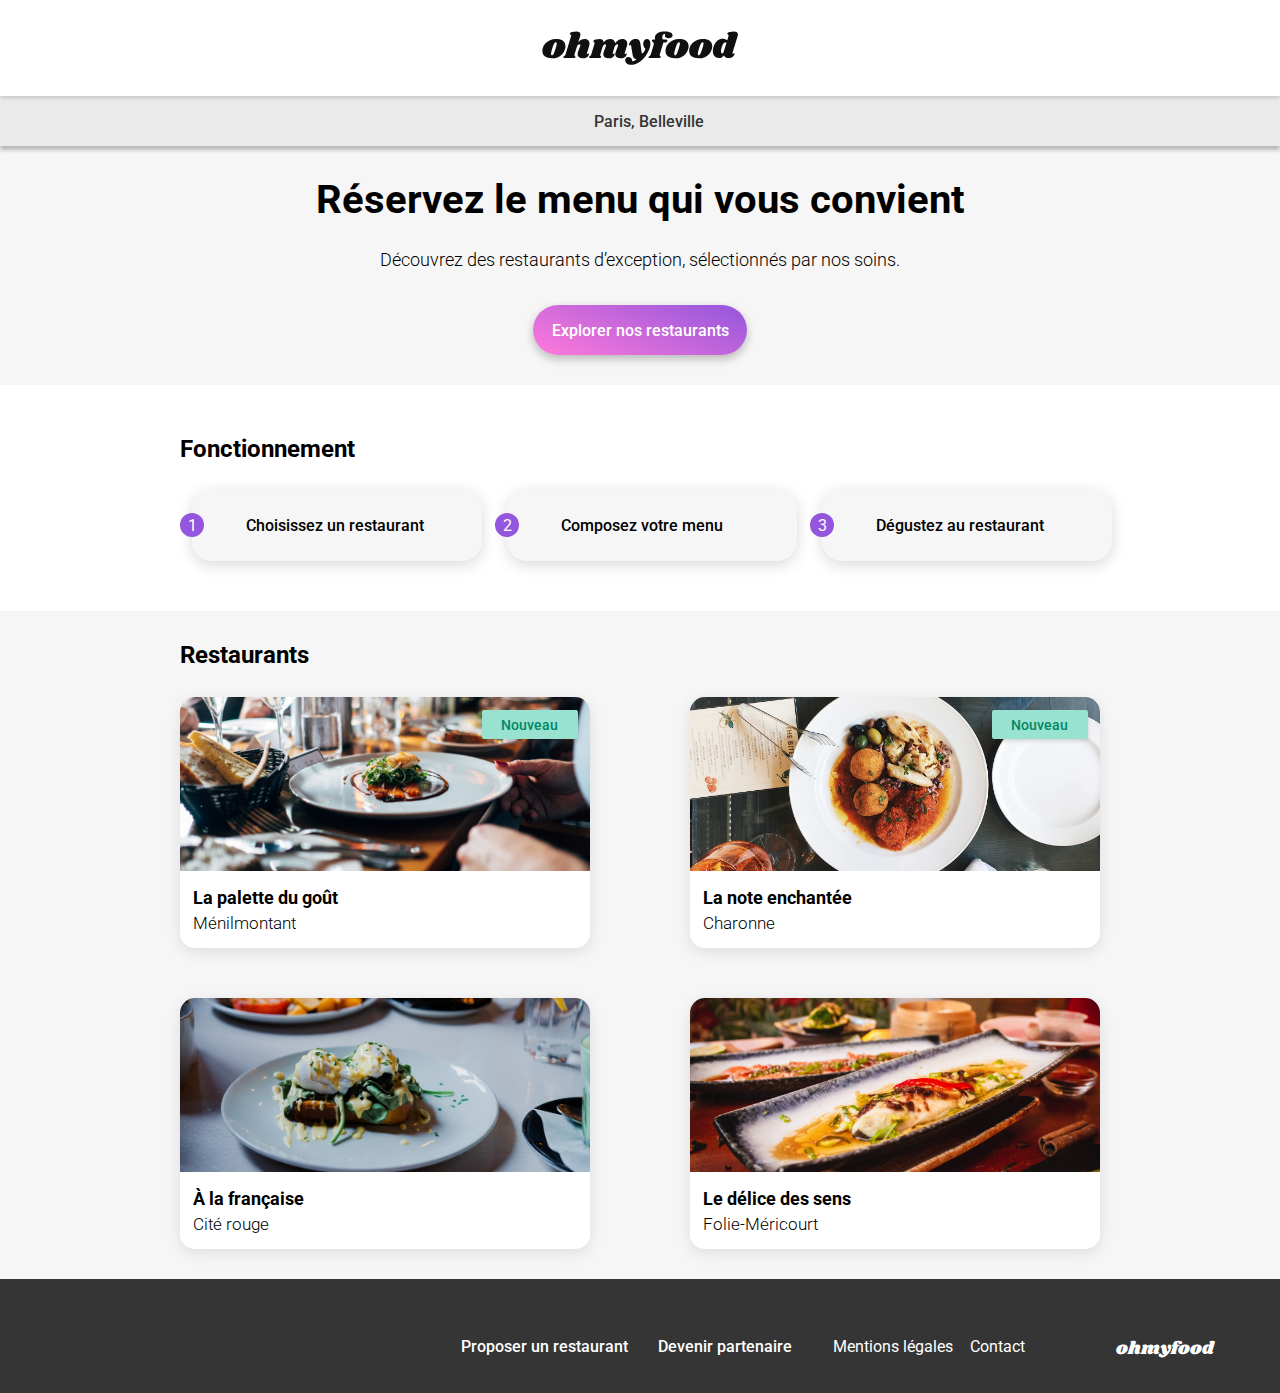
==== index.html @ f64d569a "Mise à jour de index.html" ====
<!DOCTYPE html>
<html lang="fr">

<head>
  <meta charset="UTF-8">
  <meta name="viewport" content="width=device-width, initial-scale=1.0">
  <title>Oh my food</title>
  <link rel="icon" type="image/svg+xml" href="assets/images/logo/ohmyfood@2x.svg">
  <link rel="preconnect" href="https://fonts.googleapis.com">
  <link rel="preconnect" href="https://fonts.gstatic.com" crossorigin>
  <link href="https://fonts.googleapis.com/css2?family=Roboto:wght@300;400;500;700&display=swap" rel="stylesheet">
  <link href="https://fonts.googleapis.com/css2?family=Shrikhand&display=swap" rel="stylesheet">
  <link rel="stylesheet" href="https://cdnjs.cloudflare.com/ajax/libs/font-awesome/6.2.1/css/all.min.css"
    integrity="sha512-MV7K8+y+gLIBoVD59lQIYicR65iaqukzvf/nwasF0nqhPay5w/9lJmVM2hMDcnK1OnMGCdVK+iQrJ7lzPJQd1w=="
    crossorigin="anonymous" referrerpolicy="no-referrer">
  <link rel="stylesheet" href="SASS/Homepage/main.css">
</head>

<body>
  <div class="body-container">

    <div class="main-container">
      <header>
        <nav class="navbar">
          <a href="index.html">
            <div class="navbar__i-box"><i class="navbar__icon fa-solid fa-arrow-left"></i></div>
          </a>
          <img src="assets/images/logo/ohmyfood@2x.svg" class="navbar__logo" alt="logo oh my food">
        </nav>
        <div class="location">
          <i class="location__icon fa-solid fa-location-dot"></i>
          <p class="button-txt">Paris, Belleville</p>
        </div>
        <div class="hero">
          <div class="hero-content">
            <h1 class="section-title">Réservez le menu qui
              vous convient</h1>
            <p class="paragraph hero-content__paragraph">Découvrez des restaurants d’exception, sélectionnés par nos
              soins.</p>
            <a href="#restaurants"><button class="button-txt hero-content__button">Explorer nos restaurants</button></a>
          </div>
        </div>
      </header>
      <main>
        <section class="fonctionnement">
          <h1 class="fonctionnement__title section-title">Fonctionnement</h1>
          <div class="fonctionnement__steps">
            <div class="fonctionnement__step">
              <div class="fonctionnement__step__number">
                <p>1</p>
              </div>
              <div class="step-content">
                <i class="fonctionnement__icon fa-solid fa-mobile-screen-button"></i>
                <p class="button-txt">Choisissez un restaurant</p>
              </div>
            </div>
            <div class="fonctionnement__step">
              <div class="fonctionnement__step__number">
                <p>2</p>
              </div>
              <div class="step-content">
                <i class="fonctionnement__icon fa-solid fa-list-ul"></i>
                <p class="button-txt">Composez votre menu</p>
              </div>
            </div>
            <div class="fonctionnement__step">
              <div class="fonctionnement__step__number">
                <p>3</p>
              </div>
              <div class="step-content">
                <i class="fonctionnement__icon--purple fa-solid fa-store"></i>
                <p class="button-txt">Dégustez au restaurant</p>
              </div>
            </div>

          </div>
        </section>
        <section id="restaurants" class="restaurants">
          <h1 class="restaurants__section-title section-title">Restaurants</h1>
          <div class="restaurants__cards">
            <div class="restaurants__cards-row">
              <a href="restaurants/menu_la_palette_du_gout.html">
                <article class="card">
                  <div class="card__top">
                    <img src="assets/images/restaurants/jay-wennington-N_Y88TWmGwA-unsplash.jpg"
                      alt="photo montrant une assiette" class="card__img">
                    <div class="card__badge">
                      <p>Nouveau</p>
                    </div>
                  </div>
                  <div class="card__bottom">
                    <div class="card__txt">
                      <h2 class="card__title">La palette du goût</h2>
                      <p class="card__location">Ménilmontant</p>
                    </div>
                    <i class="card__like fa-solid fa-heart"></i>
                  </div>
                </article>
              </a>
              <a href="restaurants/menu_la_note_enchantee.html">
                <article class="card">
                  <div class="card__top">
                    <img src="assets/images/restaurants/stil-u2Lp8tXIcjw-unsplash.jpg" alt="photo montrant une assiette"
                      class="card__img card__img--moved">
                    <div class="card__badge">
                      <p>Nouveau</p>
                    </div>
                  </div>
                  <div class="card__bottom">
                    <div class="card__txt">
                      <h2 class="card__title">La note enchantée</h2>
                      <p class="card__location">Charonne</p>
                    </div>
                    <i class="card__like fa-solid fa-heart"></i>
                  </div>
                </article>
              </a>
            </div>
            <div class="restaurants__cards-row">
              <a href="restaurants/menu_a_la_française.html">
                <article class="card">
                  <div class="card__top">
                    <img src="assets/images/restaurants/toa-heftiba-DQKerTsQwi0-unsplash.jpg"
                      alt="photo montrant une assiette" class="card__img">
                  </div>
                  <div class="card__bottom">
                    <div class="card__txt">
                      <h2 class="card__title">À la française</h2>
                      <p class="card__location">Cité rouge</p>
                    </div>
                    <i class="card__like fa-solid fa-heart"></i>
                  </div>
                </article>
              </a>
              <a href="restaurants/menu_le_delice_des_sens.html">
                <article class="card">
                  <div class="card__top">
                    <img src="assets/images/restaurants/louis-hansel-shotsoflouis-qNBGVyOCY8Q-unsplash.jpg"
                      alt="photo montrant une assiette" class="card__img">
                  </div>
                  <div class="card__bottom">
                    <div class="card__txt">
                      <h2 class="card__title">Le délice des sens</h2>
                      <p class="card__location">Folie-Méricourt</p>
                    </div>
                    <i class="card__like fa-solid fa-heart"></i>
                  </div>
                </article>
              </a>
            </div>
          </div>
        </section>
      </main>
      <footer class="footer">
        <h2 class="section-title-2 footer__ohmyfood">ohmyfood</h2>
        <div class="footer__txt">
          <div class="footer__txt--action">
            <i class="footer__icon fa-solid fa-utensils"></i>
            <h3 class="button-txt">Proposer un restaurant</h3>
          </div>
          <div class="footer__txt--action">
            <i class="footer__icon fa-solid fa-handshake-angle"></i>
            <h3 class="button-txt">Devenir partenaire</h3>
          </div>
          <p class="footer__txt--simple">Mentions légales</p>
          <p class="footer__txt--simple">Contact</p>
        </div>
      </footer>



    </div>
  </div>
</body>

</html>
---- SASS/Homepage/main.css ----
/*** Variables ***/
/*** Mixins ***/
/**** Nav ****/
header {
  display: flex;
  flex-direction: column;
  justify-content: center;
  align-items: normal;
}

.navbar {
  display: flex;
  flex-direction: row;
  justify-content: center;
  align-items: center;
  width: 100%;
  height: 63px;
  box-shadow: 0px 2px 4px rgba(0, 0, 0, 0.15);
  z-index: 2;
}
@media (min-width: 1024px) {
  .navbar {
    height: 96px;
  }
}
.navbar__i-box {
  display: flex;
  flex-direction: row;
  justify-content: center;
  align-items: center;
  position: absolute;
  left: 17px;
  top: 17px;
  width: 30px;
  height: 30px;
}
.navbar__icon {
  display: none;
  font-size: 16px;
}
.navbar__logo {
  height: 36px;
}
@media (min-width: 1024px) {
  .navbar__logo {
    height: 34px;
  }
}

/**** Location ****/
.location {
  display: flex;
  flex-direction: row;
  justify-content: center;
  align-items: center;
  gap: 17px;
  height: 50px;
  background-color: #EAEAEA;
  box-shadow: 0px 4px 4px rgba(0, 0, 0, 0.25);
  z-index: 1;
}
.location__logo {
  font-size: 16px;
}
.location p {
  color: #353535;
}

.hero {
  background-color: #F6F6F6;
}
@media (min-width: 1024px) {
  .hero {
    display: flex;
    flex-direction: column;
    justify-content: center;
    align-items: normal;
  }
}

.hero-content {
  display: flex;
  flex-direction: column;
  justify-content: normal;
  align-items: center;
  text-align: center;
  padding-top: 39px;
  padding-bottom: 62px;
}
@media (min-width: 1024px) {
  .hero-content {
    height: 179px;
    padding: 0;
    margin-top: 30px;
    margin-bottom: 30px;
  }
}
.hero-content h1 {
  width: 73%;
  height: 68px;
}
@media (min-width: 1024px) {
  .hero-content h1 {
    font-size: 40px;
    font-weight: 700;
    width: 100%;
  }
}
.hero-content__paragraph {
  width: 84%;
  height: 46px;
}
@media (min-width: 1024px) {
  .hero-content__paragraph {
    font-size: 40px;
    font-weight: 700;
    width: 100%;
    margin-top: 18px;
  }
}
.hero-content__button {
  width: 58%;
  height: 50px;
  flex-shrink: 0;
  margin-top: 22px;
  border-radius: 25px;
  background: rgb(147, 86, 220);
  background: linear-gradient(202deg, #9356DC 0%, rgb(255, 121, 218) 100%);
  border: none;
  cursor: pointer;
  box-shadow: 0px 4px 10px rgba(0, 0, 0, 0.25);
  color: white;
}
@media (min-width: 1024px) {
  .hero-content__button {
    margin-top: 18px;
    width: -moz-fit-content;
    width: fit-content;
    padding-left: 18.75px;
    padding-right: 18.75px;
  }
}

.fonctionnement {
  padding-top: 48px;
  padding-bottom: 68px;
}
@media (min-width: 1024px) {
  .fonctionnement {
    padding: 50px 180px;
  }
}
.fonctionnement__steps {
  display: flex;
  flex-direction: column;
  justify-content: normal;
  align-items: normal;
  padding-left: 12px;
  gap: 25px;
}
@media (min-width: 1024px) {
  .fonctionnement__steps {
    display: flex;
    flex-direction: row;
    justify-content: space-between;
    align-items: normal;
    width: 100%;
  }
}
.fonctionnement__step {
  display: flex;
  flex-direction: row;
  justify-content: normal;
  align-items: center;
  border-radius: 20px;
  background-color: #F6F6F6;
  box-shadow: 0px 4px 15px rgba(0, 0, 0, 0.15);
  height: 72.38px;
}
@media (min-width: 1024px) {
  .fonctionnement__step {
    width: 32%;
  }
}
.fonctionnement__step__content {
  display: flex;
  flex-direction: row;
  justify-content: normal;
  align-items: center;
}
.fonctionnement__step__number {
  display: flex;
  flex-direction: row;
  justify-content: center;
  align-items: center;
  width: 24px;
  height: 24px;
  border-radius: 50%;
  background-color: #9356DC;
  position: relative;
  left: -12px;
  color: white;
}
.fonctionnement__icon {
  font-size: 17px;
  color: #7E7E7E;
}
.fonctionnement__icon--purple {
  color: #9356DC;
}
.fonctionnement h1 {
  margin-bottom: 26px;
}

.step-content {
  display: flex;
  flex-direction: row;
  justify-content: normal;
  align-items: center;
  gap: 20px;
  padding-left: 10px;
}

.restaurants {
  background-color: #F6F6F6;
  padding-top: 54px;
  padding-bottom: 66px;
}
@media (min-width: 1024px) {
  .restaurants {
    padding: 30px 180px 30px 180px;
  }
}
@media (min-width: 1024px) {
  .restaurants a {
    width: 100%;
  }
}
.restaurants__section-title {
  margin-bottom: 18px;
}
@media (min-width: 1024px) {
  .restaurants__section-title {
    margin-bottom: 28px;
  }
}
.restaurants__cards {
  display: flex;
  flex-direction: column;
  justify-content: center;
  align-items: normal;
  gap: 18px;
}
@media (min-width: 1024px) {
  .restaurants__cards {
    gap: 50px;
  }
}
.restaurants__cards-row {
  display: flex;
  flex-direction: column;
  justify-content: center;
  align-items: normal;
  gap: 18px;
}
@media (min-width: 1024px) {
  .restaurants__cards-row {
    flex-direction: row;
    gap: 100px;
    width: 100%;
  }
}

.card {
  width: 100%;
  height: 251px;
  border-radius: 15px;
  box-shadow: 0px 4px 15px rgba(0, 0, 0, 0.1);
  overflow: hidden;
}
.card__top {
  position: relative;
  height: 174px;
  overflow: hidden;
}
.card__img {
  width: 100%;
  height: 100%;
  -o-object-position: bottom;
     object-position: bottom;
  position: absolute;
  top: 0;
  left: 0;
  z-index: 1;
}
@media (min-width: 1024px) {
  .card__img {
    -o-object-position: 50% 70%;
       object-position: 50% 70%;
  }
}
.card__img--moved {
  -o-object-position: 50% 60%;
     object-position: 50% 60%;
}
.card__badge {
  display: flex;
  flex-direction: column;
  justify-content: center;
  align-items: center;
  position: absolute;
  right: 12px;
  top: 13px;
  z-index: 2;
  width: 23.5%;
  height: 29px;
  border-radius: 2px;
  box-shadow: 0px 2px 4px rgba(0, 0, 0, 0.15);
  background-color: #99E2D0;
  color: #008766;
  font-size: 14px;
  font-weight: 500;
}
.card__bottom {
  display: flex;
  flex-direction: row;
  justify-content: space-between;
  align-items: center;
  height: 77px;
  position: relative;
  z-index: 2;
  background-color: white;
  padding-bottom: 12px;
}
.card__title {
  font-size: 18px;
  font-weight: 700;
  margin-bottom: 5px;
}
.card__location {
  font-size: 17px;
  font-weight: 300;
}
.card__txt {
  margin-left: 13px;
}
.card__like {
  font-size: 21px;
  cursor: pointer;
  margin-right: 25px;
}
.card__like:hover {
  border: none;
}

.footer {
  display: flex;
  flex-direction: column;
  justify-content: center;
  align-items: normal;
  gap: 16px;
  padding: 22px 25px;
  background-color: #353535;
  align-items: flex-start;
}
@media (min-width: 1024px) {
  .footer {
    height: 84px;
    display: flex;
    flex-direction: row-reverse;
    justify-content: flex-start;
    align-items: flex-end;
    padding: 0 25px 30px;
  }
}
.footer__ohmyfood {
  width: 139px;
  height: 27px;
  font-family: "Shrikhand";
  color: white;
}
.footer__txt {
  display: flex;
  flex-direction: column;
  justify-content: center;
  align-items: normal;
  color: white;
}
@media (min-width: 1024px) {
  .footer__txt {
    flex-direction: row;
    gap: 7px;
  }
}
.footer__txt--action {
  display: flex;
  flex-direction: row;
  justify-content: normal;
  align-items: center;
  gap: 11px;
  margin-bottom: 7px;
  width: 190px;
}
.footer__icon {
  font-size: 13px;
  width: 11px;
}
.footer__txt--simple {
  font-size: 16px;
  font-weight: 400;
  margin-bottom: 7px;
  width: 130px;
}

/*** Font Style ***/
* {
  font-family: "Roboto", sans-serif;
}

.section-title {
  font-size: 24px;
  font-weight: 700;
}

.menu-title {
  font-family: "Shrikhand";
  font-size: 28px;
}

.section-title-2 {
  font-size: 18px;
  font-weight: 500;
}

.paragraph {
  font-size: 18px;
  font-weight: 300;
}

.button-txt {
  font-size: 16px;
  font-weight: 500;
}

/****** General ***********/
body {
  margin: 0;
}

p {
  margin: 0;
}

h1 {
  margin: 0;
}

h2 {
  margin: 0;
}

h3 {
  margin: 0;
}

section {
  padding: 20px;
}

.card img {
  -o-object-fit: cover;
     object-fit: cover;
}

a {
  text-decoration: none;
  color: black;
}/*# sourceMappingURL=main.css.map */
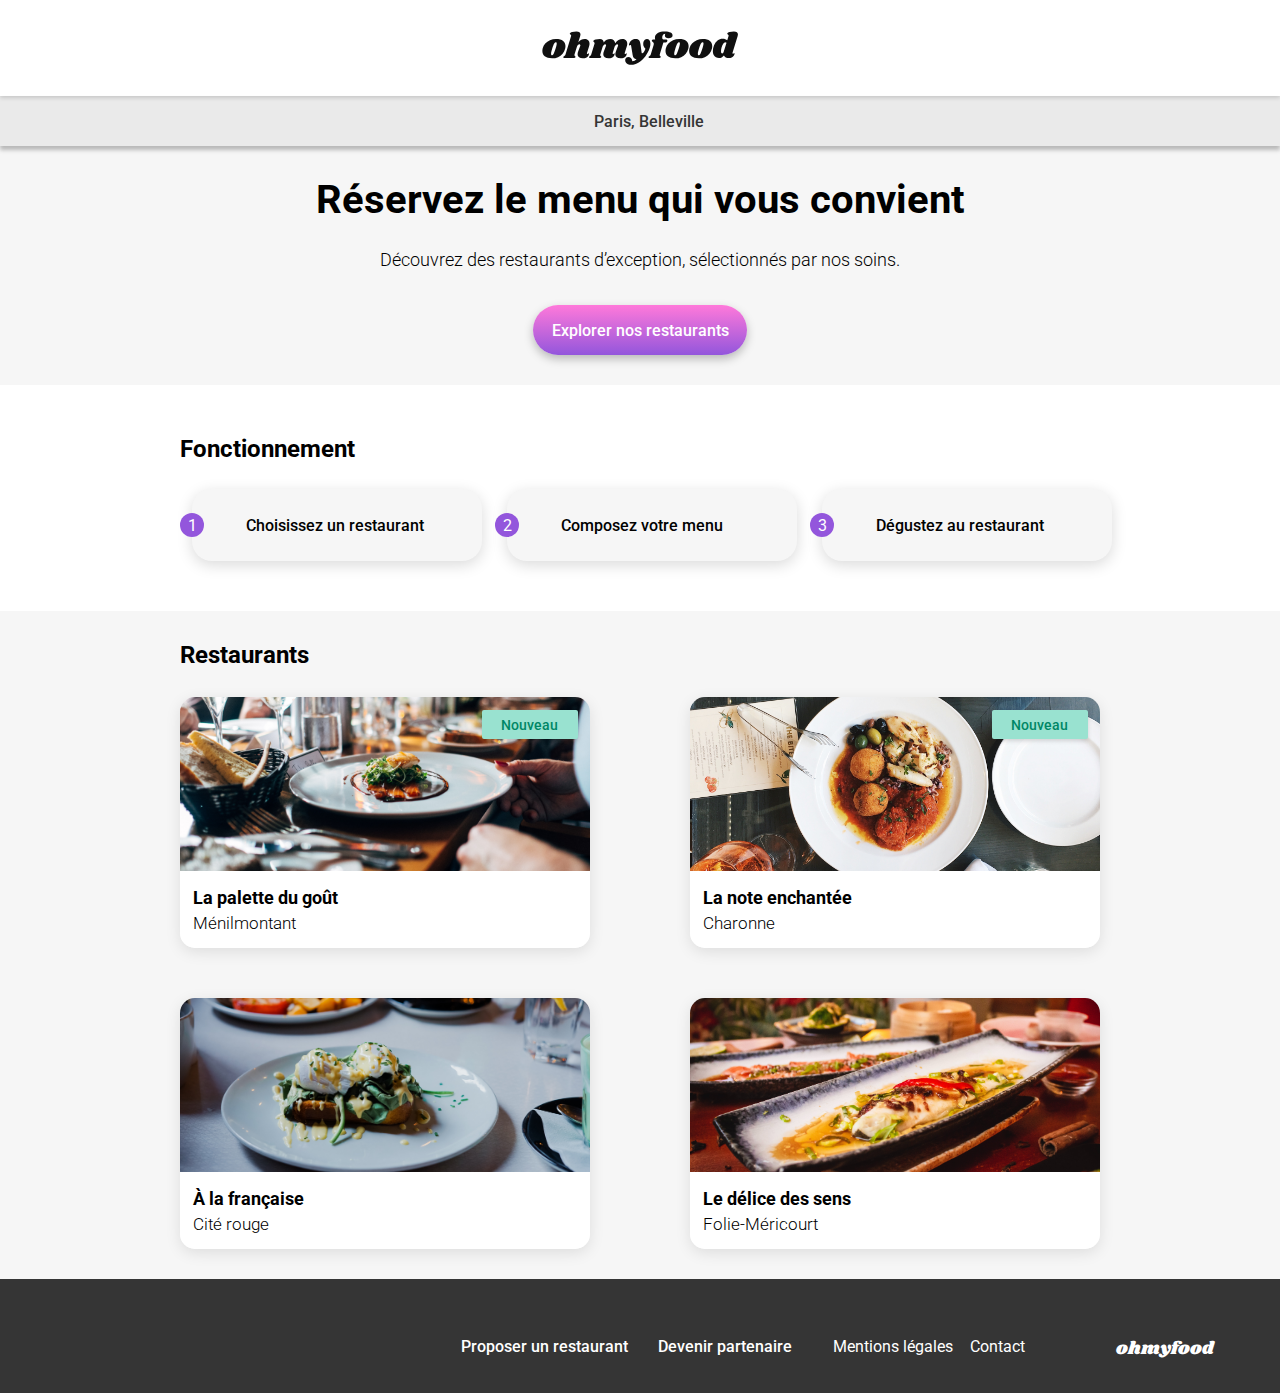
==== commit 85bd9b28: "mises à jour, réglages, création des fichiers css" ====
--- a/index.html
+++ b/index.html
@@ -13,163 +13,157 @@
   <link rel="stylesheet" href="https://cdnjs.cloudflare.com/ajax/libs/font-awesome/6.2.1/css/all.min.css"
     integrity="sha512-MV7K8+y+gLIBoVD59lQIYicR65iaqukzvf/nwasF0nqhPay5w/9lJmVM2hMDcnK1OnMGCdVK+iQrJ7lzPJQd1w=="
     crossorigin="anonymous" referrerpolicy="no-referrer">
-  <link rel="stylesheet" href="SASS/Homepage/main.css">
+  <link rel="stylesheet" href="../assets/css/homepage.css">
 </head>
 
 <body>
-  <div class="body-container">
+  <header>
+    <nav class="navbar">
+      <a href="index.html">
+        <div class="navbar__i-box"><i class="navbar__icon fa-solid fa-arrow-left"></i></div>
+      </a>
+      <img src="assets/images/logo/ohmyfood@2x.svg" class="navbar__logo" alt="logo oh my food">
+    </nav>
+    <div class="location">
+      <i class="location__icon fa-solid fa-location-dot"></i>
+      <p class="button-txt">Paris, Belleville</p>
+    </div>
+    <div class="hero">
+      <div class="hero-content">
+        <h1 class="section-title">Réservez le menu qui
+          vous convient</h1>
+        <p class="paragraph hero-content__paragraph">Découvrez des restaurants d’exception, sélectionnés par nos
+          soins.</p>
+        <a href="#restaurants"><button class="button-txt hero-content__button">Explorer nos restaurants</button></a>
+      </div>
+    </div>
+  </header>
+  <div class="main-container">
+    <main>
+      <section class="fonctionnement">
+        <h1 class="fonctionnement__title section-title">Fonctionnement</h1>
+        <div class="fonctionnement__steps">
+          <div class="fonctionnement__step">
+            <div class="fonctionnement__step__number">
+              <p>1</p>
+            </div>
+            <div class="step-content">
+              <i class="fonctionnement__icon fa-solid fa-mobile-screen-button"></i>
+              <p class="button-txt">Choisissez un restaurant</p>
+            </div>
+          </div>
+          <div class="fonctionnement__step">
+            <div class="fonctionnement__step__number">
+              <p>2</p>
+            </div>
+            <div class="step-content">
+              <i class="fonctionnement__icon fa-solid fa-list-ul"></i>
+              <p class="button-txt">Composez votre menu</p>
+            </div>
+          </div>
+          <div class="fonctionnement__step">
+            <div class="fonctionnement__step__number">
+              <p>3</p>
+            </div>
+            <div class="step-content">
+              <i class="fonctionnement__icon--purple fa-solid fa-store"></i>
+              <p class="button-txt">Dégustez au restaurant</p>
+            </div>
+          </div>
 
-    <div class="main-container">
-      <header>
-        <nav class="navbar">
-          <a href="index.html">
-            <div class="navbar__i-box"><i class="navbar__icon fa-solid fa-arrow-left"></i></div>
-          </a>
-          <img src="assets/images/logo/ohmyfood@2x.svg" class="navbar__logo" alt="logo oh my food">
-        </nav>
-        <div class="location">
-          <i class="location__icon fa-solid fa-location-dot"></i>
-          <p class="button-txt">Paris, Belleville</p>
         </div>
-        <div class="hero">
-          <div class="hero-content">
-            <h1 class="section-title">Réservez le menu qui
-              vous convient</h1>
-            <p class="paragraph hero-content__paragraph">Découvrez des restaurants d’exception, sélectionnés par nos
-              soins.</p>
-            <a href="#restaurants"><button class="button-txt hero-content__button">Explorer nos restaurants</button></a>
+      </section>
+      <section id="restaurants" class="restaurants">
+        <h1 class="restaurants__section-title section-title">Restaurants</h1>
+        <div class="restaurants__cards">
+          <div class="restaurants__cards-row">
+            <a href="restaurants/menu_la_palette_du_gout.html">
+              <article class="card">
+                <div class="card__top">
+                  <img src="assets/images/restaurants/jay-wennington-N_Y88TWmGwA-unsplash.jpg"
+                    alt="photo montrant une assiette" class="card__img">
+                  <div class="card__badge">
+                    <p>Nouveau</p>
+                  </div>
+                </div>
+                <div class="card__bottom">
+                  <div class="card__txt">
+                    <h2 class="card__title">La palette du goût</h2>
+                    <p class="card__location">Ménilmontant</p>
+                  </div>
+                  <i class="card__like fa-solid fa-heart"></i>
+                </div>
+              </article>
+            </a>
+            <a href="restaurants/menu_la_note_enchantee.html">
+              <article class="card">
+                <div class="card__top">
+                  <img src="assets/images/restaurants/stil-u2Lp8tXIcjw-unsplash.jpg" alt="photo montrant une assiette"
+                    class="card__img card__img--moved">
+                  <div class="card__badge">
+                    <p>Nouveau</p>
+                  </div>
+                </div>
+                <div class="card__bottom">
+                  <div class="card__txt">
+                    <h2 class="card__title">La note enchantée</h2>
+                    <p class="card__location">Charonne</p>
+                  </div>
+                  <i class="card__like fa-solid fa-heart"></i>
+                </div>
+              </article>
+            </a>
+          </div>
+          <div class="restaurants__cards-row">
+            <a href="restaurants/menu_a_la_française.html">
+              <article class="card">
+                <div class="card__top">
+                  <img src="assets/images/restaurants/toa-heftiba-DQKerTsQwi0-unsplash.jpg"
+                    alt="photo montrant une assiette" class="card__img">
+                </div>
+                <div class="card__bottom">
+                  <div class="card__txt">
+                    <h2 class="card__title">À la française</h2>
+                    <p class="card__location">Cité rouge</p>
+                  </div>
+                  <i class="card__like fa-solid fa-heart"></i>
+                </div>
+              </article>
+            </a>
+            <a href="restaurants/menu_le_delice_des_sens.html">
+              <article class="card">
+                <div class="card__top">
+                  <img src="assets/images/restaurants/louis-hansel-shotsoflouis-qNBGVyOCY8Q-unsplash.jpg"
+                    alt="photo montrant une assiette" class="card__img">
+                </div>
+                <div class="card__bottom">
+                  <div class="card__txt">
+                    <h2 class="card__title">Le délice des sens</h2>
+                    <p class="card__location">Folie-Méricourt</p>
+                  </div>
+                  <i class="card__like fa-solid fa-heart"></i>
+                </div>
+              </article>
+            </a>
           </div>
         </div>
-      </header>
-      <main>
-        <section class="fonctionnement">
-          <h1 class="fonctionnement__title section-title">Fonctionnement</h1>
-          <div class="fonctionnement__steps">
-            <div class="fonctionnement__step">
-              <div class="fonctionnement__step__number">
-                <p>1</p>
-              </div>
-              <div class="step-content">
-                <i class="fonctionnement__icon fa-solid fa-mobile-screen-button"></i>
-                <p class="button-txt">Choisissez un restaurant</p>
-              </div>
-            </div>
-            <div class="fonctionnement__step">
-              <div class="fonctionnement__step__number">
-                <p>2</p>
-              </div>
-              <div class="step-content">
-                <i class="fonctionnement__icon fa-solid fa-list-ul"></i>
-                <p class="button-txt">Composez votre menu</p>
-              </div>
-            </div>
-            <div class="fonctionnement__step">
-              <div class="fonctionnement__step__number">
-                <p>3</p>
-              </div>
-              <div class="step-content">
-                <i class="fonctionnement__icon--purple fa-solid fa-store"></i>
-                <p class="button-txt">Dégustez au restaurant</p>
-              </div>
-            </div>
-
-          </div>
-        </section>
-        <section id="restaurants" class="restaurants">
-          <h1 class="restaurants__section-title section-title">Restaurants</h1>
-          <div class="restaurants__cards">
-            <div class="restaurants__cards-row">
-              <a href="restaurants/menu_la_palette_du_gout.html">
-                <article class="card">
-                  <div class="card__top">
-                    <img src="assets/images/restaurants/jay-wennington-N_Y88TWmGwA-unsplash.jpg"
-                      alt="photo montrant une assiette" class="card__img">
-                    <div class="card__badge">
-                      <p>Nouveau</p>
-                    </div>
-                  </div>
-                  <div class="card__bottom">
-                    <div class="card__txt">
-                      <h2 class="card__title">La palette du goût</h2>
-                      <p class="card__location">Ménilmontant</p>
-                    </div>
-                    <i class="card__like fa-solid fa-heart"></i>
-                  </div>
-                </article>
-              </a>
-              <a href="restaurants/menu_la_note_enchantee.html">
-                <article class="card">
-                  <div class="card__top">
-                    <img src="assets/images/restaurants/stil-u2Lp8tXIcjw-unsplash.jpg" alt="photo montrant une assiette"
-                      class="card__img card__img--moved">
-                    <div class="card__badge">
-                      <p>Nouveau</p>
-                    </div>
-                  </div>
-                  <div class="card__bottom">
-                    <div class="card__txt">
-                      <h2 class="card__title">La note enchantée</h2>
-                      <p class="card__location">Charonne</p>
-                    </div>
-                    <i class="card__like fa-solid fa-heart"></i>
-                  </div>
-                </article>
-              </a>
-            </div>
-            <div class="restaurants__cards-row">
-              <a href="restaurants/menu_a_la_française.html">
-                <article class="card">
-                  <div class="card__top">
-                    <img src="assets/images/restaurants/toa-heftiba-DQKerTsQwi0-unsplash.jpg"
-                      alt="photo montrant une assiette" class="card__img">
-                  </div>
-                  <div class="card__bottom">
-                    <div class="card__txt">
-                      <h2 class="card__title">À la française</h2>
-                      <p class="card__location">Cité rouge</p>
-                    </div>
-                    <i class="card__like fa-solid fa-heart"></i>
-                  </div>
-                </article>
-              </a>
-              <a href="restaurants/menu_le_delice_des_sens.html">
-                <article class="card">
-                  <div class="card__top">
-                    <img src="assets/images/restaurants/louis-hansel-shotsoflouis-qNBGVyOCY8Q-unsplash.jpg"
-                      alt="photo montrant une assiette" class="card__img">
-                  </div>
-                  <div class="card__bottom">
-                    <div class="card__txt">
-                      <h2 class="card__title">Le délice des sens</h2>
-                      <p class="card__location">Folie-Méricourt</p>
-                    </div>
-                    <i class="card__like fa-solid fa-heart"></i>
-                  </div>
-                </article>
-              </a>
-            </div>
-          </div>
-        </section>
-      </main>
-      <footer class="footer">
-        <h2 class="section-title-2 footer__ohmyfood">ohmyfood</h2>
-        <div class="footer__txt">
-          <div class="footer__txt--action">
-            <i class="footer__icon fa-solid fa-utensils"></i>
-            <h3 class="button-txt">Proposer un restaurant</h3>
-          </div>
-          <div class="footer__txt--action">
-            <i class="footer__icon fa-solid fa-handshake-angle"></i>
-            <h3 class="button-txt">Devenir partenaire</h3>
-          </div>
-          <p class="footer__txt--simple">Mentions légales</p>
-          <p class="footer__txt--simple">Contact</p>
+      </section>
+    </main>
+    <footer class="footer">
+      <h2 class="section-title-2 footer__ohmyfood">ohmyfood</h2>
+      <div class="footer__txt">
+        <div class="footer__txt--action">
+          <i class="footer__icon fa-solid fa-utensils"></i>
+          <h3 class="button-txt">Proposer un restaurant</h3>
         </div>
-      </footer>
-
-
-
-    </div>
+        <div class="footer__txt--action">
+          <i class="footer__icon fa-solid fa-handshake-angle"></i>
+          <h3 class="button-txt">Devenir partenaire</h3>
+        </div>
+        <p class="footer__txt--simple">Mentions légales</p>
+        <p class="footer__txt--simple">Contact</p>
+      </div>
+    </footer>
   </div>
 </body>
 
--- a/assets/css/homepage.css
+++ b/assets/css/homepage.css
@@ -0,0 +1,477 @@
+/*** Variables ***/
+/*** Mixins ***/
+/**** Nav ****/
+header {
+  display: flex;
+  flex-direction: column;
+  justify-content: center;
+  align-items: normal;
+}
+
+.navbar {
+  display: flex;
+  flex-direction: row;
+  justify-content: center;
+  align-items: center;
+  width: 100%;
+  height: 63px;
+  box-shadow: 0px 2px 4px rgba(0, 0, 0, 0.15);
+  z-index: 2;
+}
+@media (min-width: 1024px) {
+  .navbar {
+    height: 96px;
+  }
+}
+.navbar__i-box {
+  display: flex;
+  flex-direction: row;
+  justify-content: center;
+  align-items: center;
+  position: absolute;
+  left: 17px;
+  top: 17px;
+  width: 30px;
+  height: 30px;
+}
+.navbar__icon {
+  display: none;
+  font-size: 16px;
+}
+.navbar__logo {
+  height: 36px;
+}
+@media (min-width: 1024px) {
+  .navbar__logo {
+    height: 34px;
+  }
+}
+
+/**** Location ****/
+.location {
+  display: flex;
+  flex-direction: row;
+  justify-content: center;
+  align-items: center;
+  gap: 17px;
+  height: 50px;
+  background-color: #EAEAEA;
+  box-shadow: 0px 4px 4px rgba(0, 0, 0, 0.25);
+  z-index: 1;
+}
+.location__logo {
+  font-size: 16px;
+}
+.location p {
+  color: #353535;
+}
+
+.hero {
+  background-color: #F6F6F6;
+}
+@media (min-width: 1024px) {
+  .hero {
+    display: flex;
+    flex-direction: column;
+    justify-content: center;
+    align-items: normal;
+  }
+}
+
+.hero-content {
+  display: flex;
+  flex-direction: column;
+  justify-content: normal;
+  align-items: center;
+  text-align: center;
+  padding-top: 39px;
+  padding-bottom: 62px;
+}
+@media (min-width: 1024px) {
+  .hero-content {
+    height: 179px;
+    padding: 0;
+    margin-top: 30px;
+    margin-bottom: 30px;
+  }
+}
+.hero-content h1 {
+  width: 73%;
+  height: 68px;
+}
+@media (min-width: 1024px) {
+  .hero-content h1 {
+    font-size: 40px;
+    font-weight: 700;
+    width: 100%;
+  }
+}
+.hero-content__paragraph {
+  width: 84%;
+  height: 46px;
+}
+@media (min-width: 1024px) {
+  .hero-content__paragraph {
+    font-size: 40px;
+    font-weight: 700;
+    width: 100%;
+    margin-top: 18px;
+  }
+}
+.hero-content__button {
+  height: 50px;
+  padding: 13px 19px 13px 19px;
+  margin-top: 22px;
+  border-radius: 25px;
+  background: rgb(147, 86, 220);
+  background: linear-gradient(0deg, #9356DC 0%, rgb(255, 121, 218) 100%);
+  border: none;
+  cursor: pointer;
+  box-shadow: 0px 4px 10px rgba(0, 0, 0, 0.25);
+  color: white;
+}
+@media (min-width: 1024px) {
+  .hero-content__button {
+    margin-top: 18px;
+    width: -moz-fit-content;
+    width: fit-content;
+    padding-left: 18.75px;
+    padding-right: 18.75px;
+  }
+}
+
+.fonctionnement {
+  padding-top: 48px;
+  padding-bottom: 68px;
+}
+@media (min-width: 1024px) {
+  .fonctionnement {
+    padding: 50px 180px;
+  }
+}
+.fonctionnement__steps {
+  display: flex;
+  flex-direction: column;
+  justify-content: normal;
+  align-items: normal;
+  padding-left: 12px;
+  gap: 25px;
+}
+@media (min-width: 1024px) {
+  .fonctionnement__steps {
+    display: flex;
+    flex-direction: row;
+    justify-content: space-between;
+    align-items: normal;
+    width: 100%;
+  }
+}
+.fonctionnement__step {
+  display: flex;
+  flex-direction: row;
+  justify-content: normal;
+  align-items: center;
+  border-radius: 20px;
+  background-color: #F6F6F6;
+  box-shadow: 0px 4px 15px rgba(0, 0, 0, 0.15);
+  height: 72.38px;
+}
+@media (min-width: 1024px) {
+  .fonctionnement__step {
+    width: 32%;
+  }
+}
+.fonctionnement__step__content {
+  display: flex;
+  flex-direction: row;
+  justify-content: normal;
+  align-items: center;
+}
+.fonctionnement__step__number {
+  display: flex;
+  flex-direction: row;
+  justify-content: center;
+  align-items: center;
+  width: 24px;
+  height: 24px;
+  border-radius: 50%;
+  background-color: #9356DC;
+  position: relative;
+  left: -12px;
+  color: white;
+}
+.fonctionnement__icon {
+  font-size: 17px;
+  color: #7E7E7E;
+}
+.fonctionnement__icon--purple {
+  color: #9356DC;
+}
+.fonctionnement h1 {
+  margin-bottom: 26px;
+}
+
+.step-content {
+  display: flex;
+  flex-direction: row;
+  justify-content: normal;
+  align-items: center;
+  gap: 20px;
+  padding-left: 10px;
+}
+
+.restaurants {
+  background-color: #F6F6F6;
+  padding-top: 54px;
+  padding-bottom: 66px;
+}
+@media (min-width: 1024px) {
+  .restaurants {
+    padding: 30px 180px 30px 180px;
+  }
+}
+@media (min-width: 1024px) {
+  .restaurants a {
+    width: 100%;
+  }
+}
+.restaurants__section-title {
+  margin-bottom: 18px;
+}
+@media (min-width: 1024px) {
+  .restaurants__section-title {
+    margin-bottom: 28px;
+  }
+}
+.restaurants__cards {
+  display: flex;
+  flex-direction: column;
+  justify-content: center;
+  align-items: normal;
+  gap: 18px;
+}
+@media (min-width: 1024px) {
+  .restaurants__cards {
+    gap: 50px;
+  }
+}
+.restaurants__cards-row {
+  display: flex;
+  flex-direction: column;
+  justify-content: center;
+  align-items: normal;
+  gap: 18px;
+}
+@media (min-width: 1024px) {
+  .restaurants__cards-row {
+    flex-direction: row;
+    gap: 100px;
+    width: 100%;
+  }
+}
+
+.card {
+  width: 100%;
+  height: 251px;
+  border-radius: 15px;
+  box-shadow: 0px 4px 15px rgba(0, 0, 0, 0.1);
+  overflow: hidden;
+}
+.card__top {
+  position: relative;
+  height: 174px;
+  overflow: hidden;
+}
+.card__img {
+  width: 100%;
+  height: 100%;
+  -o-object-position: bottom;
+     object-position: bottom;
+  position: absolute;
+  top: 0;
+  left: 0;
+  z-index: 1;
+}
+@media (min-width: 1024px) {
+  .card__img {
+    -o-object-position: 50% 70%;
+       object-position: 50% 70%;
+  }
+}
+.card__img--moved {
+  -o-object-position: 50% 60%;
+     object-position: 50% 60%;
+}
+.card__badge {
+  display: flex;
+  flex-direction: column;
+  justify-content: center;
+  align-items: center;
+  position: absolute;
+  right: 12px;
+  top: 13px;
+  z-index: 2;
+  width: 23.5%;
+  height: 29px;
+  border-radius: 2px;
+  box-shadow: 0px 2px 4px rgba(0, 0, 0, 0.15);
+  background-color: #99E2D0;
+  color: #008766;
+  font-size: 14px;
+  font-weight: 500;
+}
+.card__bottom {
+  display: flex;
+  flex-direction: row;
+  justify-content: space-between;
+  align-items: center;
+  height: 77px;
+  position: relative;
+  z-index: 2;
+  background-color: white;
+  padding-bottom: 12px;
+}
+.card__title {
+  font-size: 18px;
+  font-weight: 700;
+  margin-bottom: 5px;
+}
+.card__location {
+  font-size: 17px;
+  font-weight: 300;
+}
+.card__txt {
+  margin-left: 13px;
+}
+.card__like {
+  font-size: 21px;
+  cursor: pointer;
+  margin-right: 25px;
+}
+.card__like:hover {
+  border: none;
+}
+
+.footer {
+  display: flex;
+  flex-direction: column;
+  justify-content: center;
+  align-items: normal;
+  gap: 16px;
+  padding: 22px 25px;
+  background-color: #353535;
+  align-items: flex-start;
+}
+@media (min-width: 1024px) {
+  .footer {
+    height: 84px;
+    display: flex;
+    flex-direction: row-reverse;
+    justify-content: flex-start;
+    align-items: flex-end;
+    padding: 0 25px 30px;
+  }
+}
+.footer__ohmyfood {
+  width: 139px;
+  height: 27px;
+  font-family: "Shrikhand";
+  color: white;
+}
+.footer__txt {
+  display: flex;
+  flex-direction: column;
+  justify-content: center;
+  align-items: normal;
+  color: white;
+}
+@media (min-width: 1024px) {
+  .footer__txt {
+    flex-direction: row;
+    gap: 7px;
+  }
+}
+.footer__txt--action {
+  display: flex;
+  flex-direction: row;
+  justify-content: normal;
+  align-items: center;
+  gap: 11px;
+  margin-bottom: 7px;
+  width: 190px;
+}
+.footer__icon {
+  font-size: 13px;
+  width: 11px;
+}
+.footer__txt--simple {
+  font-size: 16px;
+  font-weight: 400;
+  margin-bottom: 7px;
+  width: 130px;
+}
+
+/*** Font Style ***/
+* {
+  font-family: "Roboto", sans-serif;
+}
+
+.section-title {
+  font-size: 24px;
+  font-weight: 700;
+}
+
+.menu-title {
+  font-family: "Shrikhand";
+  font-size: 28px;
+}
+
+.section-title-2 {
+  font-size: 18px;
+  font-weight: 500;
+}
+
+.paragraph {
+  font-size: 18px;
+  font-weight: 300;
+}
+
+.button-txt {
+  font-size: 16px;
+  font-weight: 500;
+}
+
+/****** General ***********/
+body {
+  margin: 0;
+}
+
+p {
+  margin: 0;
+}
+
+h1 {
+  margin: 0;
+}
+
+h2 {
+  margin: 0;
+}
+
+h3 {
+  margin: 0;
+}
+
+section {
+  padding: 20px;
+}
+
+.card img {
+  -o-object-fit: cover;
+     object-fit: cover;
+}
+
+a {
+  text-decoration: none;
+  color: black;
+}/*# sourceMappingURL=homepage.css.map */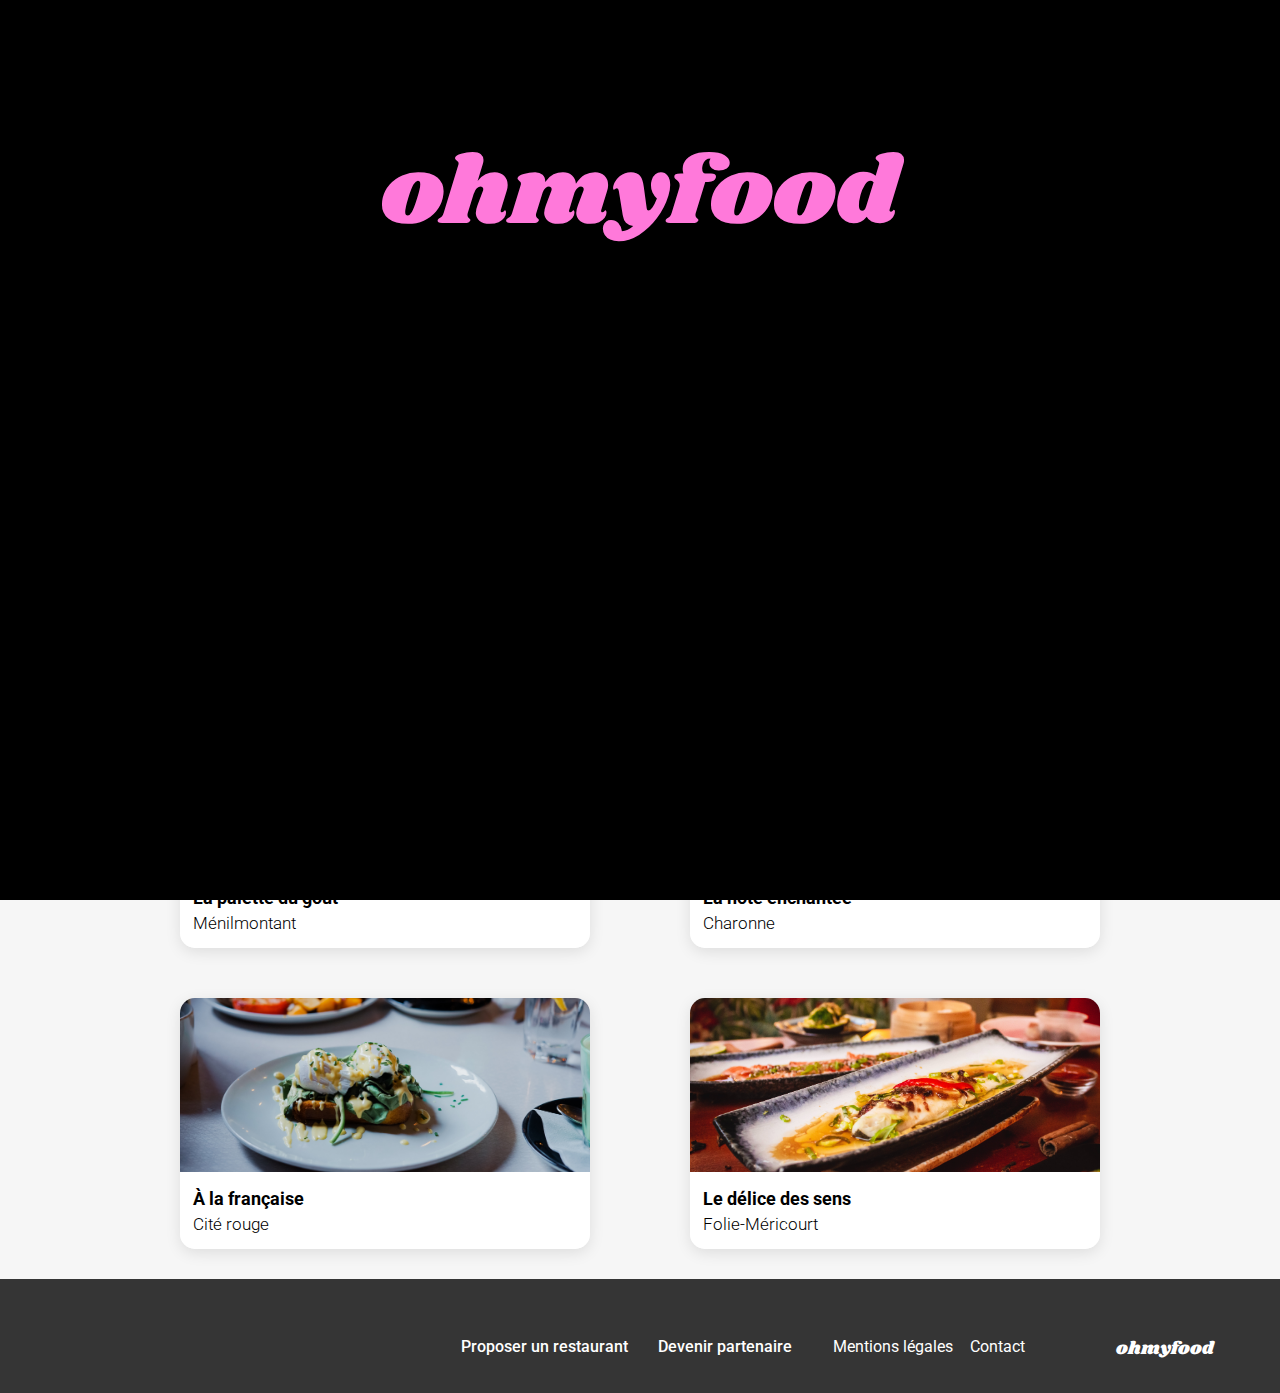
==== commit a46adb2d: "animations du check, du loader et reglages" ====
--- a/index.html
+++ b/index.html
@@ -13,10 +13,22 @@
   <link rel="stylesheet" href="https://cdnjs.cloudflare.com/ajax/libs/font-awesome/6.2.1/css/all.min.css"
     integrity="sha512-MV7K8+y+gLIBoVD59lQIYicR65iaqukzvf/nwasF0nqhPay5w/9lJmVM2hMDcnK1OnMGCdVK+iQrJ7lzPJQd1w=="
     crossorigin="anonymous" referrerpolicy="no-referrer">
-  <link rel="stylesheet" href="../assets/css/homepage.css">
+  <link rel="stylesheet" href="assets/css/homepage.css">
 </head>
 
 <body>
+  <div class="loader">
+    <div class="loader__background">
+      <p class="loader__ohmyfood">ohmyfood</p>
+      <div class="loader__stars">
+        <i class="star1 fa-solid fa-star"></i>
+        <i class="star2 fa-solid fa-star"></i>
+        <i class="star3 fa-solid fa-star"></i>
+        <i class="star4 fa-solid fa-star"></i>
+        <i class="star5 fa-solid fa-star"></i>
+      </div>
+    </div> <!-- Style à ta guise -->
+  </div>
   <header>
     <nav class="navbar">
       <a href="index.html">
--- a/assets/css/homepage.css
+++ b/assets/css/homepage.css
@@ -1,5 +1,197 @@
 /*** Variables ***/
 /*** Mixins ***/
+/*************************** Filtre **************************/
+.loader {
+  position: fixed;
+  top: 0;
+  left: 0;
+  width: 100%;
+  height: 100%;
+  display: flex;
+  justify-content: center;
+  align-items: center;
+  z-index: 9999;
+  animation: fadeOutloader__blur 3s ease forwards;
+  opacity: 1;
+  /************************ Background ******************/
+  /***************************** Ohmyfood *******************************/
+  /***************************** Stars ********************************/
+}
+@keyframes fadeOutloader__blur {
+  0% {
+    -webkit-backdrop-filter: blur(20px);
+            backdrop-filter: blur(20px);
+  }
+  60% {
+    -webkit-backdrop-filter: blur(10px);
+            backdrop-filter: blur(10px);
+  }
+  100% {
+    visibility: hidden;
+  }
+}
+.loader__background {
+  position: fixed;
+  top: 0;
+  left: 0;
+  width: 100%;
+  height: 100%;
+  display: flex;
+  flex-direction: column;
+  justify-content: center;
+  align-items: center;
+  z-index: 9999;
+  background-color: black;
+  animation: fadeOutloader__background 3s ease forwards;
+}
+@keyframes fadeOutloader__background {
+  0% {
+    opacity: 90%;
+  }
+  60% {
+    opacity: 60%;
+  }
+  100% {
+    opacity: 0;
+    visibility: hidden;
+  }
+}
+.loader__ohmyfood {
+  margin-bottom: 40%;
+  font-family: "Shrikhand";
+  font-size: 3rem;
+  color: #FF79DA;
+  animation: txt-enseigne 2s ease;
+  position: absolute;
+  z-index: 9999;
+}
+@media (min-width: 1024px) {
+  .loader__ohmyfood {
+    font-size: 6rem;
+  }
+}
+@keyframes txt-enseigne {
+  0% {
+    opacity: 0;
+  }
+  10% {
+    opacity: 0;
+    text-shadow: none;
+  }
+  10.1% {
+    opacity: 1;
+    text-shadow: none;
+  }
+  10.2% {
+    opacity: 0;
+    text-shadow: none;
+  }
+  20% {
+    opacity: 0;
+    text-shadow: none;
+  }
+  20.1% {
+    opacity: 1;
+    text-shadow: 0 0 30px rgba(255, 255, 255, 0.25);
+  }
+  20.6% {
+    opacity: 0;
+    text-shadow: none;
+  }
+  30% {
+    opacity: 0;
+    text-shadow: none;
+  }
+  30.1% {
+    opacity: 1;
+    text-shadow: 0 0 30px rgba(255, 255, 255, 0.45), 0 0 60px rgba(255, 255, 255, 0.25);
+  }
+  30.5% {
+    opacity: 1;
+    text-shadow: 0 0 30px rgba(255, 255, 255, 0.45), 0 0 60px rgba(255, 255, 255, 0.25);
+  }
+  30.6% {
+    opacity: 0;
+    text-shadow: none;
+  }
+  45% {
+    opacity: 0;
+    text-shadow: none;
+  }
+  45.1% {
+    opacity: 1;
+    text-shadow: 0 0 30px rgba(255, 255, 255, 0.45), 0 0 60px rgba(255, 255, 255, 0.25);
+  }
+  50% {
+    opacity: 1;
+    text-shadow: 0 0 30px rgba(255, 255, 255, 0.45), 0 0 60px rgba(255, 255, 255, 0.25);
+  }
+  55% {
+    opacity: 1;
+    text-shadow: 0 0 30px rgba(255, 255, 255, 0.45), 0 0 60px rgba(255, 255, 255, 0.25);
+  }
+  55.1% {
+    opacity: 0;
+    text-shadow: none;
+  }
+  57% {
+    opacity: 0;
+    text-shadow: none;
+  }
+  57.1% {
+    opacity: 1;
+    text-shadow: 0 0 30px rgba(255, 255, 255, 0.55), 0 0 60px rgba(255, 255, 255, 0.35);
+  }
+  100% {
+    opacity: 1;
+    text-shadow: 0 0 30px rgba(255, 255, 255, 0.6), 0 0 60px rgba(255, 255, 255, 0.45), 0 0 110px rgba(255, 255, 255, 0.25), 0 0 200px rgba(255, 255, 255, 0.1);
+  }
+}
+.loader__stars {
+  display: flex;
+  flex-direction: row;
+  justify-content: center;
+  align-items: center;
+  gap: 8px;
+}
+.loader__stars i {
+  color: #FF79DA;
+  font-size: 2rem;
+  opacity: 0;
+  transform: scale(0.25);
+  animation: showStar 0.2s ease-in forwards;
+}
+@media (min-width: 1024px) {
+  .loader__stars i {
+    font-size: 4rem;
+  }
+}
+.loader__stars .star1 {
+  animation-delay: 0s;
+}
+.loader__stars .star2 {
+  animation-delay: 0.2s;
+}
+.loader__stars .star3 {
+  animation-delay: 0.4s;
+}
+.loader__stars .star4 {
+  animation-delay: 0.6s;
+}
+.loader__stars .star5 {
+  animation-delay: 0.8s;
+}
+@keyframes showStar {
+  0% {
+    opacity: 0;
+    transform: scale(0.5);
+  }
+  100% {
+    opacity: 1;
+    transform: scale(1);
+  }
+}
+
 /**** Nav ****/
 header {
   display: flex;
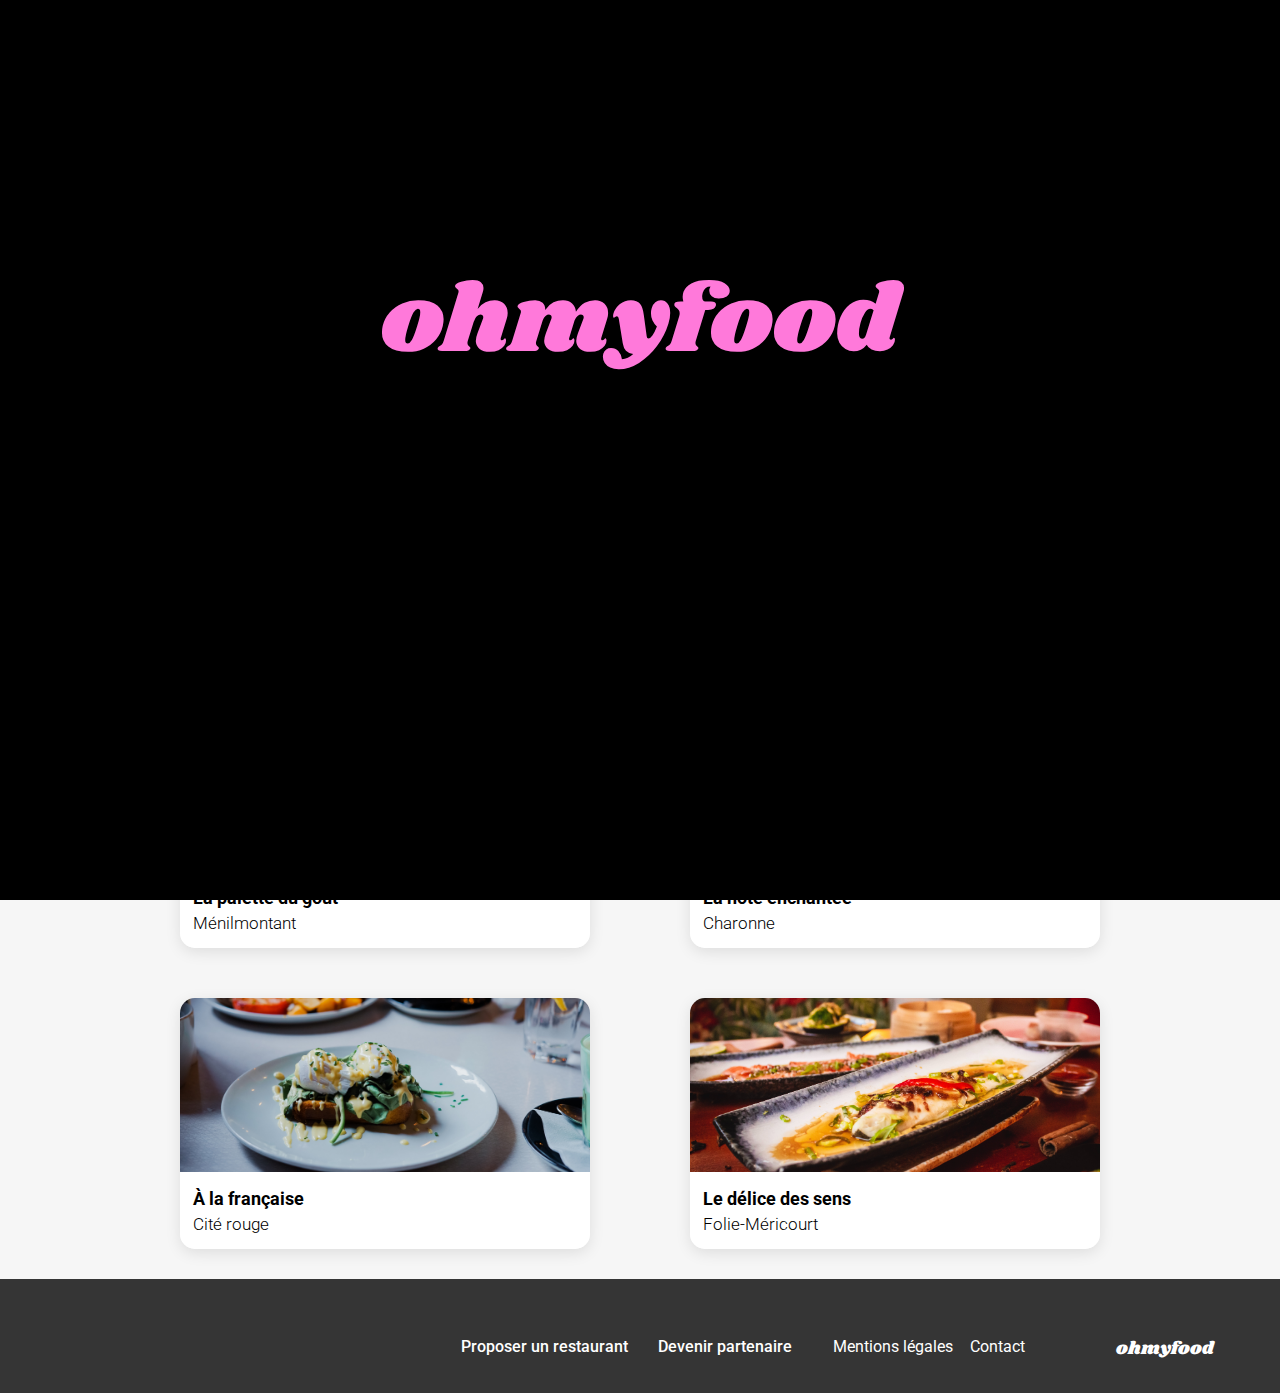
==== commit 459fdb2d: "Ajout de l'animation a l'arrivée sur la page des menus" ====
--- a/index.html
+++ b/index.html
@@ -21,11 +21,11 @@
     <div class="loader__background">
       <p class="loader__ohmyfood">ohmyfood</p>
       <div class="loader__stars">
-        <i class="star1 fa-solid fa-star"></i>
-        <i class="star2 fa-solid fa-star"></i>
-        <i class="star3 fa-solid fa-star"></i>
-        <i class="star4 fa-solid fa-star"></i>
-        <i class="star5 fa-solid fa-star"></i>
+        <i class="fa-solid fa-star"></i>
+        <i class="fa-solid fa-star"></i>
+        <i class="fa-solid fa-star"></i>
+        <i class="fa-solid fa-star"></i>
+        <i class="fa-solid fa-star"></i>
       </div>
     </div> <!-- Style à ta guise -->
   </div>
--- a/assets/css/homepage.css
+++ b/assets/css/homepage.css
@@ -31,19 +31,24 @@
   }
 }
 .loader__background {
+  display: flex;
+  flex-direction: column;
+  justify-content: normal;
+  align-items: center;
   position: fixed;
   top: 0;
   left: 0;
   width: 100%;
   height: 100%;
-  display: flex;
-  flex-direction: column;
-  justify-content: center;
-  align-items: center;
   z-index: 9999;
   background-color: black;
   animation: fadeOutloader__background 3s ease forwards;
 }
+@media (min-width: 1024px) {
+  .loader__background {
+    justify-content: center;
+  }
+}
 @keyframes fadeOutloader__background {
   0% {
     opacity: 90%;
@@ -57,17 +62,19 @@
   }
 }
 .loader__ohmyfood {
-  margin-bottom: 40%;
+  margin-bottom: 10vw;
+  margin-top: 60vw;
   font-family: "Shrikhand";
   font-size: 3rem;
   color: #FF79DA;
   animation: txt-enseigne 2s ease;
-  position: absolute;
-  z-index: 9999;
 }
 @media (min-width: 1024px) {
   .loader__ohmyfood {
+    margin-top: 0;
+    margin-bottom: 20vw;
     font-size: 6rem;
+    position: absolute;
   }
 }
 @keyframes txt-enseigne {
@@ -166,19 +173,19 @@
     font-size: 4rem;
   }
 }
-.loader__stars .star1 {
+.loader__stars i:nth-child(1) {
   animation-delay: 0s;
 }
-.loader__stars .star2 {
+.loader__stars i:nth-child(2) {
   animation-delay: 0.2s;
 }
-.loader__stars .star3 {
+.loader__stars i:nth-child(3) {
   animation-delay: 0.4s;
 }
-.loader__stars .star4 {
+.loader__stars i:nth-child(4) {
   animation-delay: 0.6s;
 }
-.loader__stars .star5 {
+.loader__stars i:nth-child(5) {
   animation-delay: 0.8s;
 }
 @keyframes showStar {
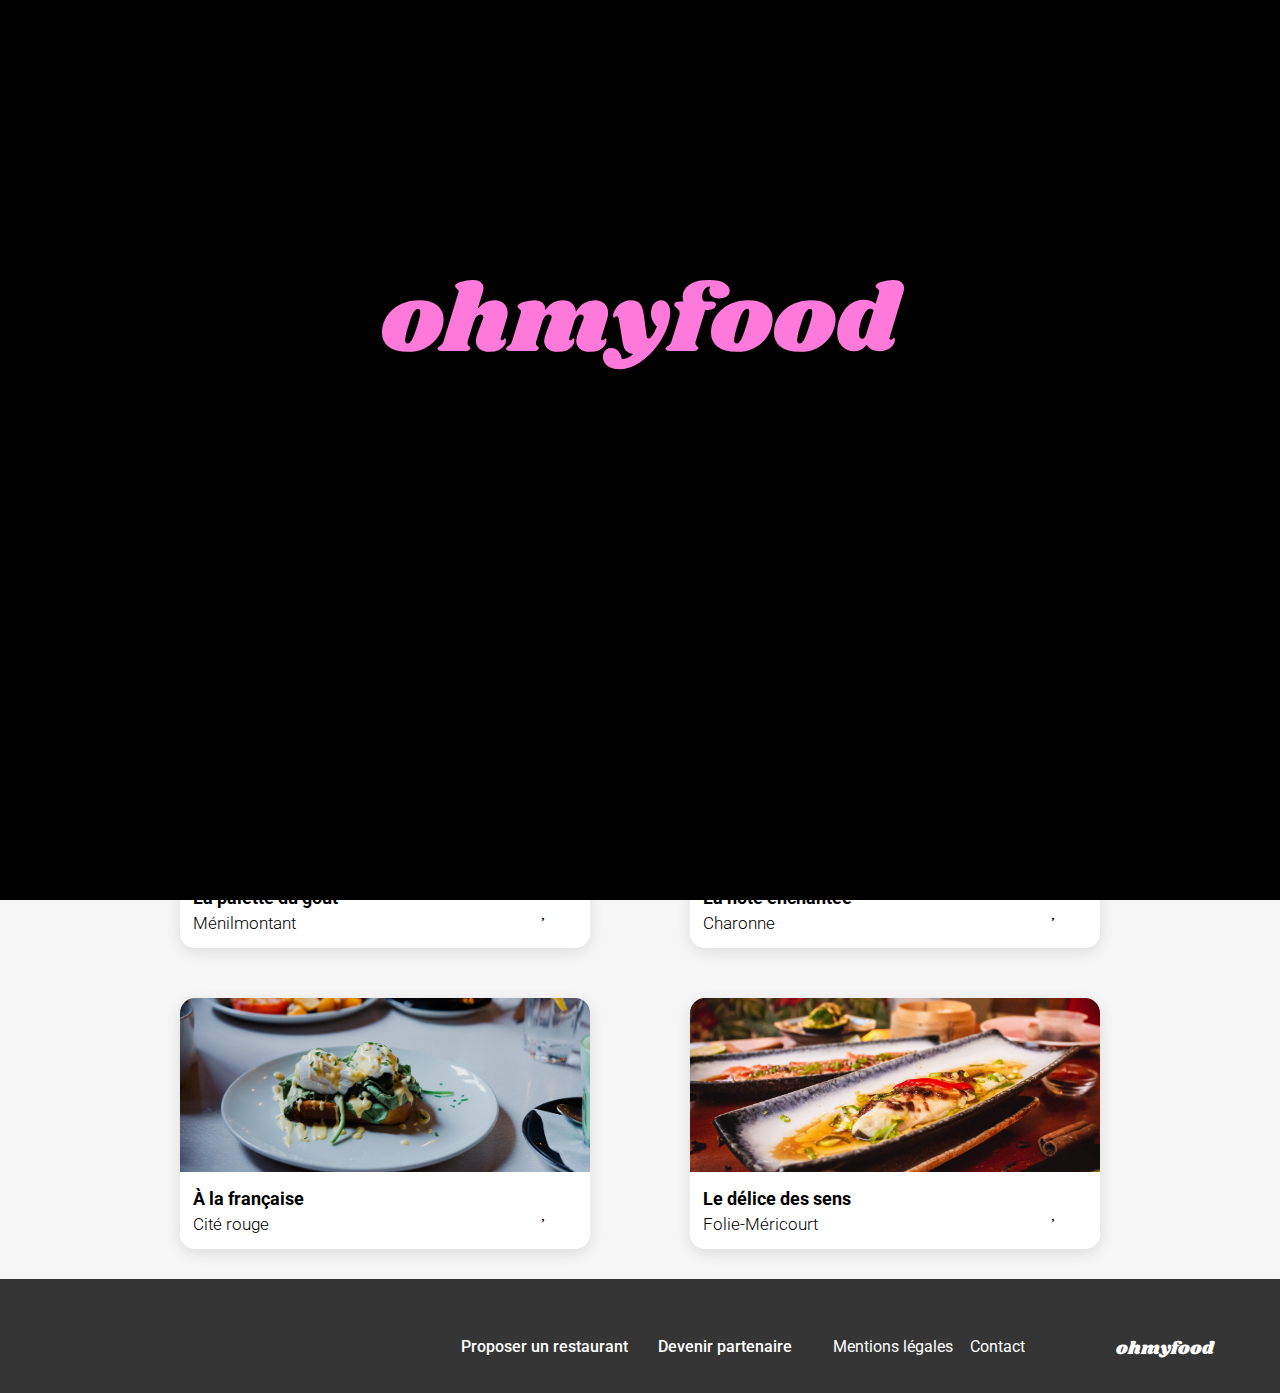
==== commit 383e0a4f: "tri, mise en commun dans commons, mixins pour éléments communs" ====
--- a/index.html
+++ b/index.html
@@ -17,6 +17,7 @@
 </head>
 
 <body>
+
   <div class="loader">
     <div class="loader__background">
       <p class="loader__ohmyfood">ohmyfood</p>
@@ -29,11 +30,9 @@
       </div>
     </div> <!-- Style à ta guise -->
   </div>
+
   <header>
     <nav class="navbar">
-      <a href="index.html">
-        <div class="navbar__i-box"><i class="navbar__icon fa-solid fa-arrow-left"></i></div>
-      </a>
       <img src="assets/images/logo/ohmyfood@2x.svg" class="navbar__logo" alt="logo oh my food">
     </nav>
     <div class="location">
@@ -50,45 +49,58 @@
       </div>
     </div>
   </header>
+
   <div class="main-container">
     <main>
+
       <section class="fonctionnement">
+
         <h1 class="fonctionnement__title section-title">Fonctionnement</h1>
+
         <div class="fonctionnement__steps">
-          <div class="fonctionnement__step">
-            <div class="fonctionnement__step__number">
+
+          <div class="step">
+            <div class="step__number">
               <p>1</p>
             </div>
-            <div class="step-content">
+            <div class="step__content">
               <i class="fonctionnement__icon fa-solid fa-mobile-screen-button"></i>
               <p class="button-txt">Choisissez un restaurant</p>
             </div>
           </div>
-          <div class="fonctionnement__step">
-            <div class="fonctionnement__step__number">
+
+          <div class="step">
+            <div class="step__number">
               <p>2</p>
             </div>
-            <div class="step-content">
+            <div class="step__content">
               <i class="fonctionnement__icon fa-solid fa-list-ul"></i>
               <p class="button-txt">Composez votre menu</p>
             </div>
           </div>
-          <div class="fonctionnement__step">
-            <div class="fonctionnement__step__number">
+
+          <div class="step">
+            <div class="step__number">
               <p>3</p>
             </div>
-            <div class="step-content">
+            <div class="step__content">
               <i class="fonctionnement__icon--purple fa-solid fa-store"></i>
               <p class="button-txt">Dégustez au restaurant</p>
             </div>
           </div>
 
         </div>
+
       </section>
+
       <section id="restaurants" class="restaurants">
+
         <h1 class="restaurants__section-title section-title">Restaurants</h1>
+
         <div class="restaurants__cards">
+
           <div class="restaurants__cards-row">
+
             <a href="restaurants/menu_la_palette_du_gout.html">
               <article class="card">
                 <div class="card__top">
@@ -107,6 +119,7 @@
                 </div>
               </article>
             </a>
+
             <a href="restaurants/menu_la_note_enchantee.html">
               <article class="card">
                 <div class="card__top">
@@ -125,8 +138,11 @@
                 </div>
               </article>
             </a>
-          </div>
+
+          </div>
+
           <div class="restaurants__cards-row">
+
             <a href="restaurants/menu_a_la_française.html">
               <article class="card">
                 <div class="card__top">
@@ -142,6 +158,7 @@
                 </div>
               </article>
             </a>
+
             <a href="restaurants/menu_le_delice_des_sens.html">
               <article class="card">
                 <div class="card__top">
@@ -157,10 +174,15 @@
                 </div>
               </article>
             </a>
-          </div>
-        </div>
+
+          </div>
+
+        </div>
+
       </section>
+
     </main>
+
     <footer class="footer">
       <h2 class="section-title-2 footer__ohmyfood">ohmyfood</h2>
       <div class="footer__txt">
@@ -176,7 +198,9 @@
         <p class="footer__txt--simple">Contact</p>
       </div>
     </footer>
+
   </div>
+
 </body>
 
 </html>--- a/assets/css/homepage.css
+++ b/assets/css/homepage.css
@@ -1,5 +1,60 @@
 /*** Variables ***/
 /*** Mixins ***/
+/***************** Elements *******************/
+/*** Font Style ***/
+* {
+  font-family: "Roboto", sans-serif;
+}
+
+.menu-title {
+  font-family: "Shrikhand";
+  font-size: 28px;
+}
+
+.paragraph {
+  font-weight: 300;
+}
+
+.button-txt {
+  font-size: 16px;
+  font-weight: 500;
+}
+
+/****** General ***********/
+body {
+  margin: 0;
+}
+
+p {
+  margin: 0;
+}
+
+h1 {
+  margin: 0;
+}
+
+h2 {
+  margin: 0;
+}
+
+h3 {
+  margin: 0;
+}
+
+section {
+  padding: 20px;
+}
+
+img {
+  -o-object-fit: cover;
+     object-fit: cover;
+}
+
+a {
+  text-decoration: none;
+  color: black;
+}
+
 /*************************** Filtre **************************/
 .loader {
   position: fixed;
@@ -216,10 +271,12 @@
   height: 63px;
   box-shadow: 0px 2px 4px rgba(0, 0, 0, 0.15);
   z-index: 2;
+  position: relative;
 }
 @media (min-width: 1024px) {
   .navbar {
     height: 96px;
+    box-shadow: none;
   }
 }
 .navbar__i-box {
@@ -228,13 +285,13 @@
   justify-content: center;
   align-items: center;
   position: absolute;
-  left: 17px;
-  top: 17px;
-  width: 30px;
-  height: 30px;
+  left: 0px;
+  top: 0px;
+  bottom: 0;
+  padding: 17px;
 }
 .navbar__icon {
-  display: none;
+  display: flex;
   font-size: 16px;
 }
 .navbar__logo {
@@ -258,6 +315,11 @@
   box-shadow: 0px 4px 4px rgba(0, 0, 0, 0.25);
   z-index: 1;
 }
+@media (min-width: 1024px) {
+  .location {
+    box-shadow: none;
+  }
+}
 .location__logo {
   font-size: 16px;
 }
@@ -312,14 +374,14 @@
 @media (min-width: 1024px) {
   .hero-content__paragraph {
     font-size: 40px;
-    font-weight: 700;
     width: 100%;
     margin-top: 18px;
   }
 }
 .hero-content__button {
+  padding: 13px 19px;
   height: 50px;
-  padding: 13px 19px 13px 19px;
+  flex-shrink: 0;
   margin-top: 22px;
   border-radius: 25px;
   background: rgb(147, 86, 220);
@@ -328,14 +390,29 @@
   cursor: pointer;
   box-shadow: 0px 4px 10px rgba(0, 0, 0, 0.25);
   color: white;
+  position: relative;
+  padding: 13px 19px;
+}
+.hero-content__button:after {
+  content: "";
+  position: absolute;
+  top: 0;
+  left: 0;
+  width: 100%;
+  height: 100%;
+  border-radius: 25px;
+  background-color: white;
+  opacity: 0;
+  transition: opacity 0.5s ease;
+  box-shadow: 0 4px 10px rgba(0, 0, 0, 0.25);
+}
+.hero-content__button:hover:after {
+  opacity: 0.3;
+  box-shadow: 0 6px 15px rgba(0, 0, 0, 0.3);
 }
 @media (min-width: 1024px) {
   .hero-content__button {
     margin-top: 18px;
-    width: -moz-fit-content;
-    width: fit-content;
-    padding-left: 18.75px;
-    padding-right: 18.75px;
   }
 }
 
@@ -365,7 +442,7 @@
     width: 100%;
   }
 }
-.fonctionnement__step {
+.fonctionnement .step {
   display: flex;
   flex-direction: row;
   justify-content: normal;
@@ -376,17 +453,19 @@
   height: 72.38px;
 }
 @media (min-width: 1024px) {
-  .fonctionnement__step {
+  .fonctionnement .step {
     width: 32%;
   }
 }
-.fonctionnement__step__content {
+.fonctionnement .step__content {
   display: flex;
   flex-direction: row;
   justify-content: normal;
   align-items: center;
-}
-.fonctionnement__step__number {
+  gap: 20px;
+  padding-left: 10px;
+}
+.fonctionnement .step__number {
   display: flex;
   flex-direction: row;
   justify-content: center;
@@ -408,15 +487,6 @@
 }
 .fonctionnement h1 {
   margin-bottom: 26px;
-}
-
-.step-content {
-  display: flex;
-  flex-direction: row;
-  justify-content: normal;
-  align-items: center;
-  gap: 20px;
-  padding-left: 10px;
 }
 
 .restaurants {
@@ -545,12 +615,42 @@
 .card__like {
   font-size: 21px;
   cursor: pointer;
-  margin-right: 25px;
-}
-.card__like:hover {
-  border: none;
-}
-
+  position: relative;
+  right: 25px;
+  width: 24px;
+  height: 24px;
+}
+.card__like::before {
+  content: "\f004";
+  font-weight: 400;
+  position: absolute;
+  top: 0;
+  left: 0;
+  opacity: 1;
+  transition: opacity 0.3s ease;
+}
+.card__like::after {
+  content: "\f004";
+  position: absolute;
+  top: 0;
+  left: 0;
+  opacity: 0;
+  background: linear-gradient(45deg, #ff6ec4, #7873f5);
+  -webkit-background-clip: text;
+          background-clip: text;
+  color: transparent;
+  transition: opacity 0.3s ease;
+}
+.card__like:hover::before {
+  opacity: 0;
+}
+.card__like:hover::after {
+  opacity: 1;
+}
+
+/*** Variables ***/
+/*** Mixins ***/
+/***************** Elements *******************/
 .footer {
   display: flex;
   flex-direction: column;
@@ -599,20 +699,21 @@
   margin-bottom: 7px;
   width: 190px;
 }
-.footer__icon {
-  font-size: 13px;
-  width: 11px;
-}
 .footer__txt--simple {
   font-size: 16px;
   font-weight: 400;
   margin-bottom: 7px;
   width: 130px;
 }
+.footer__icon {
+  font-size: 13px;
+  width: 11px;
+}
 
 /*** Font Style ***/
-* {
-  font-family: "Roboto", sans-serif;
+.menu-title {
+  font-family: "Shrikhand";
+  font-size: 28px;
 }
 
 .section-title {
@@ -620,11 +721,6 @@
   font-weight: 700;
 }
 
-.menu-title {
-  font-family: "Shrikhand";
-  font-size: 28px;
-}
-
 .section-title-2 {
   font-size: 18px;
   font-weight: 500;
@@ -632,45 +728,9 @@
 
 .paragraph {
   font-size: 18px;
-  font-weight: 300;
 }
 
 .button-txt {
   font-size: 16px;
   font-weight: 500;
-}
-
-/****** General ***********/
-body {
-  margin: 0;
-}
-
-p {
-  margin: 0;
-}
-
-h1 {
-  margin: 0;
-}
-
-h2 {
-  margin: 0;
-}
-
-h3 {
-  margin: 0;
-}
-
-section {
-  padding: 20px;
-}
-
-.card img {
-  -o-object-fit: cover;
-     object-fit: cover;
-}
-
-a {
-  text-decoration: none;
-  color: black;
 }/*# sourceMappingURL=homepage.css.map */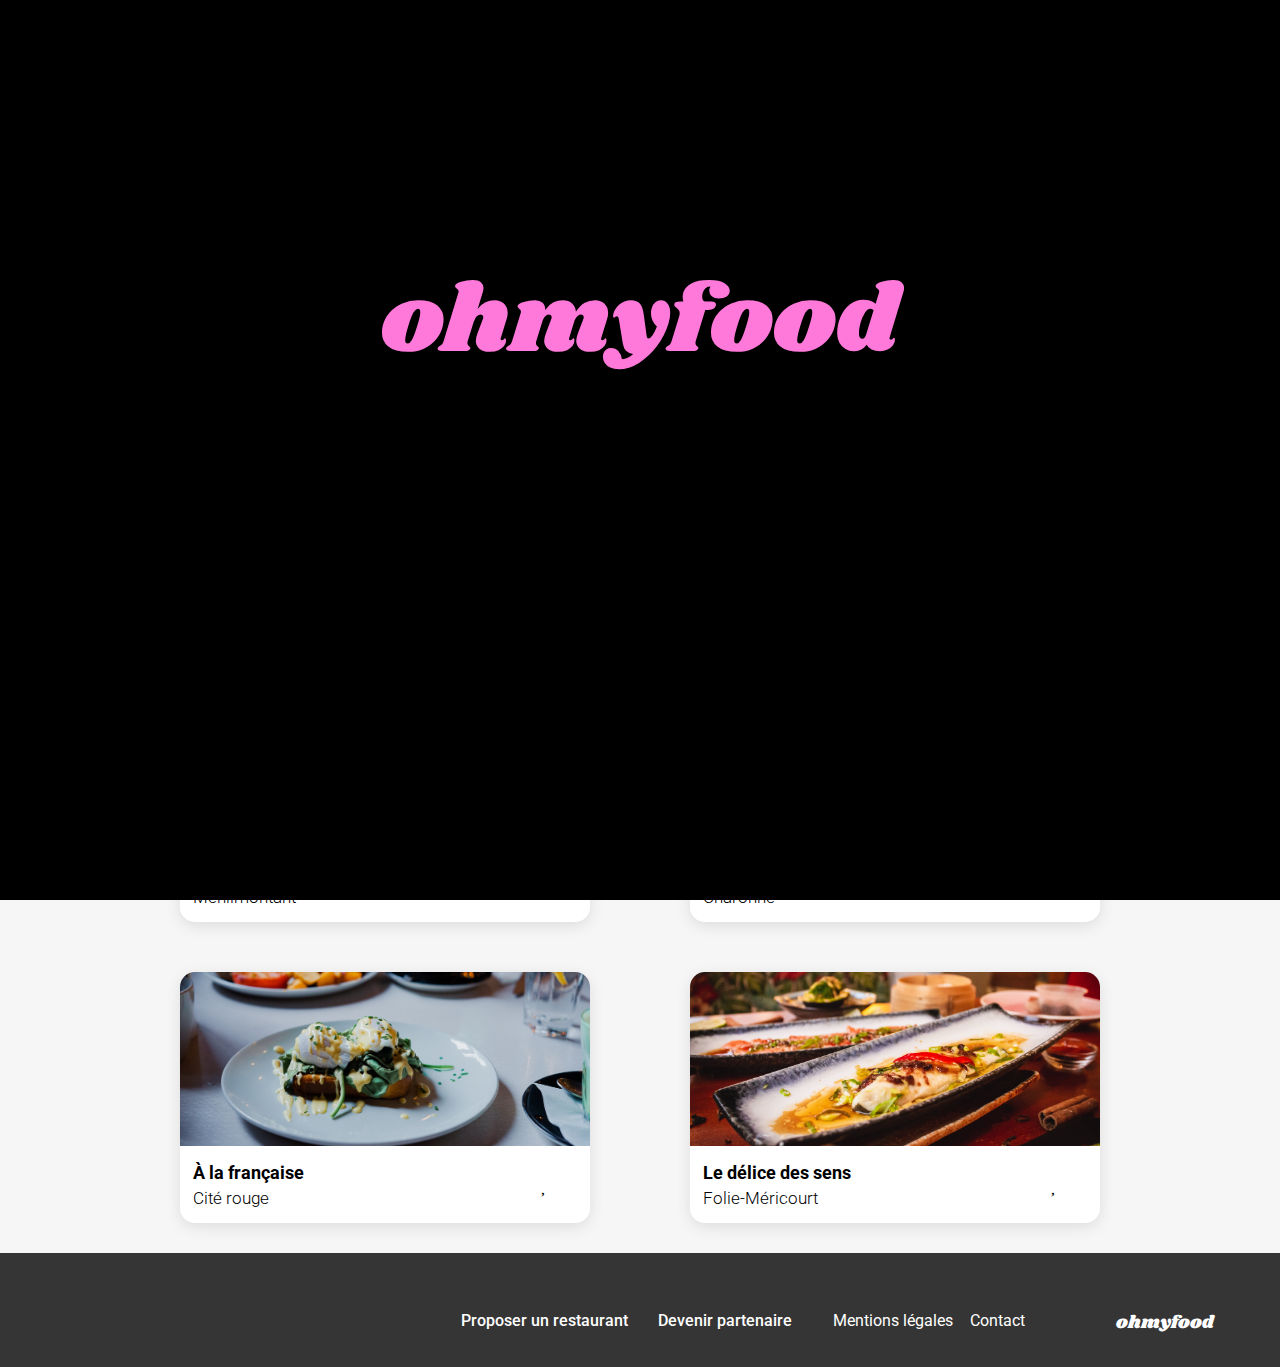
==== commit f774a5c7: "correction html w3c" ====
--- a/index.html
+++ b/index.html
@@ -28,7 +28,7 @@
         <i class="fa-solid fa-star"></i>
         <i class="fa-solid fa-star"></i>
       </div>
-    </div> <!-- Style à ta guise -->
+    </div>
   </div>
 
   <header>
@@ -45,7 +45,7 @@
           vous convient</h1>
         <p class="paragraph hero-content__paragraph">Découvrez des restaurants d’exception, sélectionnés par nos
           soins.</p>
-        <a href="#restaurants"><button class="button-txt hero-content__button">Explorer nos restaurants</button></a>
+        <a href="#restaurants" class="button-txt hero-content__button">Explorer nos restaurants</a>
       </div>
     </div>
   </header>
@@ -55,7 +55,7 @@
 
       <section class="fonctionnement">
 
-        <h1 class="fonctionnement__title section-title">Fonctionnement</h1>
+        <h2 class="fonctionnement__title section-title">Fonctionnement</h2>
 
         <div class="fonctionnement__steps">
 
@@ -95,7 +95,7 @@
 
       <section id="restaurants" class="restaurants">
 
-        <h1 class="restaurants__section-title section-title">Restaurants</h1>
+        <h2 class="restaurants__section-title section-title">Restaurants</h2>
 
         <div class="restaurants__cards">
 
